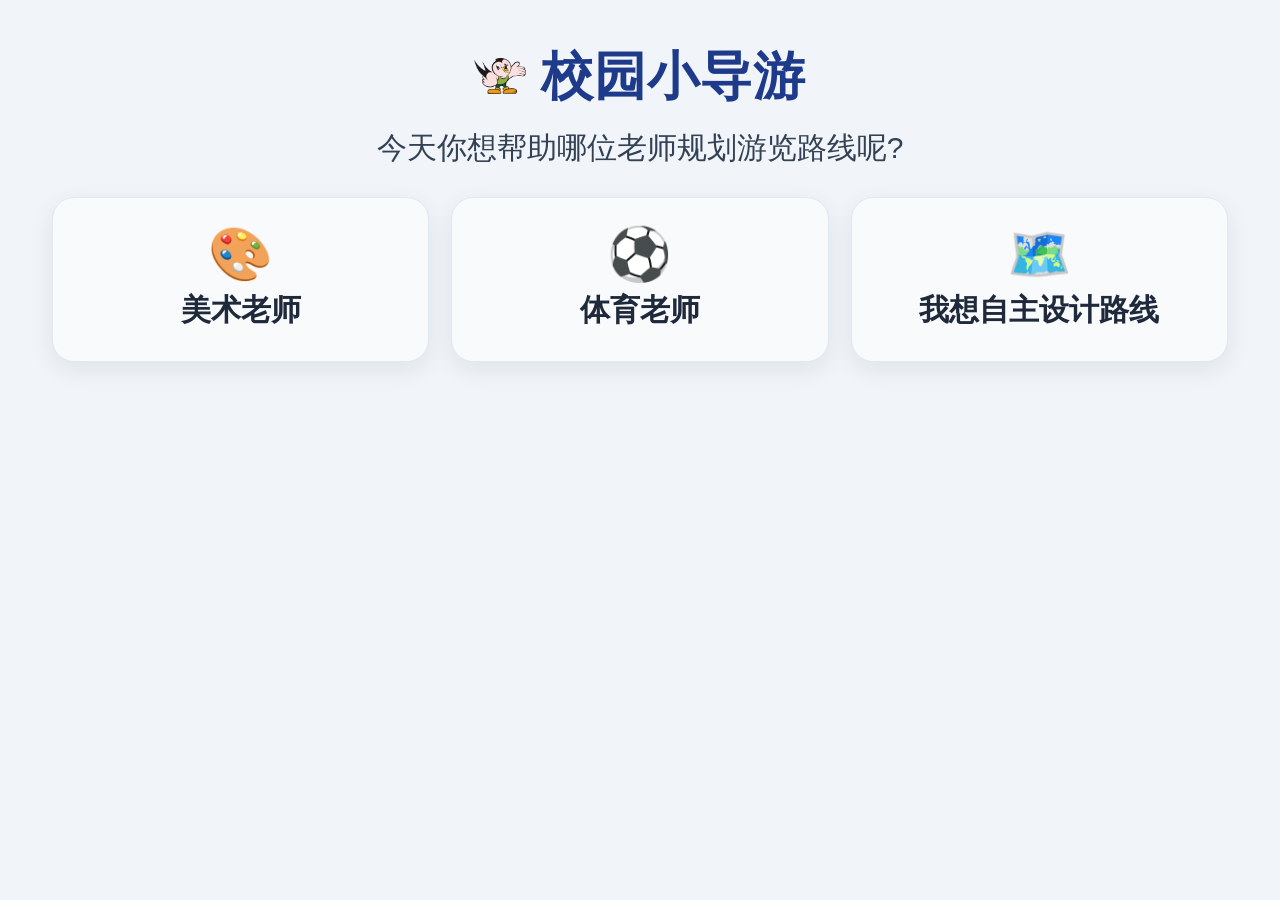
==== index.html @ d20c6245 "campusMap这个元素中，放了一个image(href="img/地点参考.png")然后这个图片现在没有宽度拉满到整个元素，期望这个图片宽度等于容器元素宽度" ====
<!doctype html>
<html lang="zh-CN">

<head>
  <meta charset="UTF-8" />
  <meta name="viewport" content="width=device-width, initial-scale=1.0" />
  <title>校园小导游 · 路线挑战</title>
  <link rel="stylesheet" href="styles.css" />
</head>

<body>
  <main id="welcomeScreen" class="welcome-screen scale-target is-active" aria-label="欢迎界面">
    <section class="welcome-hero">
      <h1><img class="welcome-logo" src="img/avatar.png" alt="校园小导游" /> 校园小导游</h1>
      <p>今天你想帮助哪位老师规划游览路线呢?</p>
    </section>

    <section class="entry-grid" aria-label="路线模式选择">
      <button class="entry-card" type="button" data-entry-mode="art">
        <span class="entry-icon" aria-hidden="true">🎨</span>
        <h2>美术老师</h2>
      </button>

      <button class="entry-card" type="button" data-entry-mode="sport">
        <span class="entry-icon" aria-hidden="true">⚽</span>
        <h2>体育老师</h2>
      </button>

      <button class="entry-card" type="button" data-entry-mode="custom">
        <span class="entry-icon" aria-hidden="true">🗺️</span>
        <h2>我想自主设计路线</h2>
      </button>
    </section>
  </main>

  <main id="appScreen" class="app scale-target" aria-label="操作界面">
    <header class="topbar">
      <div class="title-group">
        <h1 id="appModeTitle">🗺️ 自主设计校园游览路线</h1>
        <p id="appModeSubtitle">请按“地点 → 方向 → 地点”拖拽路线，系统会按地图道路播放你的移动路线哦。</p>
      </div>
      <button id="backToWelcomeBtn" class="back-home-btn" type="button">返回首页</button>
    </header>

    <section class="main-grid">
      <article class="panel map-panel">
        <h2>校园地图</h2>
        <div class="map-stage">
          <svg id="campusMap" viewBox="0 0 1035 1052" class="campus-map" aria-label="校园地图">
            <image href="img/地点参考.png" x="0" y="0" width="100%" height="100%" preserveAspectRatio="none">
            </image>
            <g id="roads"></g>
            <g id="spotLayer"></g>
            <polyline id="userPath" fill="none" stroke="#0ea5e9" stroke-width="6" stroke-linecap="round"
              stroke-linejoin="round"></polyline>
            <image id="playerAvatar" href="img/avatar.png" width="150" height="150" visibility="hidden"></image>
          </svg>
          <div class="spot-overlay">
            <img id="spotImage" class="spot-image" alt="景点图片" />
          </div>
        </div>
        <div id="stepInfo" class="step-info">等待提交路线...</div>
      </article>

      <article class="panel operation-panel">
        <h2>操作面板</h2>


        <div class="operation-pools">
          <section class="operation-group site">
            <h3>选景点</h3>
            <div id="spotPool" class="spot-pool" aria-label="景点拖拽池"></div>
          </section>

          <section class="operation-group angle">
            <h3>定方向</h3>
            <div id="directionPool" class="direction-pool" aria-label="方向拖拽池">
              <button class="drag-item dir-item" draggable="true" data-type="direction" data-value="E">东</button>
              <button class="drag-item dir-item" draggable="true" data-type="direction" data-value="S">南</button>
              <button class="drag-item dir-item" draggable="true" data-type="direction" data-value="W">西</button>
              <button class="drag-item dir-item" draggable="true" data-type="direction" data-value="N">北</button>
            </div>
          </section>
        </div>

        <h3>我的导游路线</h3>
        <div id="routeDropZone" class="route-drop-zone" aria-label="路线拖拽区">
          <p id="routePlaceholder" class="route-placeholder">将景点和方向拖到这里</p>
          <div id="routeTimeline" class="route-timeline"></div>
        </div>
        <div class="actions route-actions">
          <button id="startBtn">提交路线</button>
          <div id="trashDropZone" class="trash-drop-zone" aria-label="垃圾桶删除区">
            <svg viewBox="0 0 24 24" class="trash-icon" aria-hidden="true">
              <path d="M9 3h6l1 2h4v2H4V5h4l1-2zm-2 6h2v9H7V9zm4 0h2v9h-2V9zm4 0h2v9h-2V9z" fill="currentColor"></path>
            </svg>
            <span>拖到这里删除路线项</span>
          </div>
          <button id="resetBtn" class="secondary">一键清空并重置</button>
        </div>
        <div id="message" class="message"></div>
      </article>
    </section>

  </main>

  <div id="evaluationModal" class="evaluation-modal" aria-hidden="true">
    <div class="evaluation-panel" role="dialog" aria-modal="true" aria-labelledby="evaluationTitle">
      <h2 id="evaluationTitle">路线评价</h2>
      <div id="evaluationGrid" class="evaluation-grid">
        <div class="evaluation-item" data-criteria="direction">
          <span class="evaluation-star" aria-hidden="true">⭐</span>
          <span class="evaluation-label">定准方向</span>
        </div>
        <div class="evaluation-item" data-criteria="spot">
          <span class="evaluation-star" aria-hidden="true">⭐</span>
          <span class="evaluation-label">讲清地点</span>
        </div>
        <div class="evaluation-item" data-criteria="route">
          <span class="evaluation-star" aria-hidden="true">⭐</span>
          <span class="evaluation-label">定好路线</span>
        </div>
        <div class="evaluation-item" data-criteria="demand">
          <span class="evaluation-star" aria-hidden="true">⭐</span>
          <span class="evaluation-label">符合需求</span>
        </div>
      </div>
      <p id="evaluationHint" class="evaluation-hint"></p>
      <button id="evaluationCloseBtn" class="evaluation-close-btn" type="button">继续</button>
    </div>
  </div>

  <script src="loc-data.js"></script>
  <script src="script.js"></script>
</body>

</html>
---- styles.css ----
:root {
  color-scheme: light;
  font-family: "Segoe UI", "PingFang SC", "Microsoft YaHei", sans-serif;
  --bg: #f1f5f9;
  --panel: #ffffff;
  --line: #dbeafe;
  --text: #0f172a;
  --subtle: #475569;
  --primary: #2563eb;
  --primary-soft: #dbeafe;
  --ok: #16a34a;
  --warn: #f59e0b;
  --bad: #dc2626;
}

* {
  box-sizing: border-box;
}

body {
  margin: 0;
  background: var(--bg);
  color: var(--text);
}

body.fixed-scale-layout {
  overflow: hidden;
  height: 100dvh;
}

.scale-target {
  display: none !important;
}

.scale-target.is-active {
  display: grid !important;
}

.welcome-screen {
  min-height: 100dvh;
  padding: 42px 52px;
  gap: 28px;
  align-content: start;
}

.welcome-hero {
  text-align: center;
  color: #1e3a8a;
}

.welcome-hero h1 {
  margin: 0;
  font-size: 52px;
  letter-spacing: 1px;
}

.welcome-logo {
  width: 52px;
  height: 52px;
  object-fit: contain;
  vertical-align: -8px;
}

.welcome-hero p {
  margin: 16px 0 0;
  font-size: 30px;
  color: #334155;
}

.entry-grid {
  display: grid;
  grid-template-columns: repeat(3, minmax(220px, 1fr));
  gap: 22px;
}

.entry-card {
  border: 1px solid #e2e8f0;
  border-radius: 22px;
  background: #f8fafc;
  padding: 30px 22px;
  display: grid;
  justify-items: center;
  gap: 10px;
  text-align: center;
  color: #1e293b;
  box-shadow: 0 8px 24px rgba(15, 23, 42, 0.08);
  transition: transform 0.2s ease, box-shadow 0.2s ease, border-color 0.2s ease;
}

.entry-card:hover {
  transform: translateY(-4px);
  border-color: #93c5fd;
  box-shadow: 0 14px 30px rgba(37, 99, 235, 0.17);
}

.entry-icon {
  font-size: 52px;
  line-height: 1;
}

.entry-card h2 {
  margin: 0;
  font-size: 30px;
}

.entry-card p {
  margin: 0;
  font-size: 22px;
  line-height: 1.45;
  color: #475569;
}

.app {
  max-width: 1200px;
  margin: 0 auto;
  padding: 20px;
  display: grid;
  gap: 14px;
}

body.fixed-scale-layout .app {
  margin: 0;
}

body.fixed-scale-layout .scale-target.is-active {
  position: fixed;
  width: 1200px;
  max-width: none;
  margin: 0;
  transform-origin: top left;
}

.topbar {
  background: linear-gradient(120deg, #1d4ed8, #0ea5e9);
  color: white;
  padding: 18px;
  border-radius: 14px;
  display: flex;
  align-items: center;
  justify-content: space-between;
  column-gap: 12px;
  row-gap: 8px;
  flex-wrap: wrap;
}

.title-group {
  min-width: 0;
  display: flex;
  align-items: baseline;
  gap: 12px;
  flex-wrap: wrap;
}

.topbar h1 {
  margin: 0;
  font-size: 28px;
  min-width: 0;
}

.topbar p {
  margin: 0;
  opacity: 0.95;
}

.back-home-btn {
  margin-top: 0;
  white-space: nowrap;
  background: rgba(255, 255, 255, 0.2);
  border: 1px solid rgba(255, 255, 255, 0.45);
  color: #fff;
}

.panel {
  background: var(--panel);
  border: 1px solid var(--line);
  border-radius: 14px;
  padding: 14px;
}

.main-grid h2,
.operation-panel h3,
.single-grid h2 {
  margin: 8px 0;
  font-size: 18px;
}

.hint {
  color: var(--subtle);
  margin: 0 0 6px;
  font-size: 13px;
}

.main-grid {
  display: grid;
  grid-template-columns: 1fr 1.1fr;
  gap: 12px;
}

.operation-panel h3 {
  font-size: 28px;
  margin-top: 0;
  margin-bottom: 12px;
}

.operation-panel {
  display: grid;
  gap: 14px;
}

.operation-panel h2 {
  margin: 0;
  font-size: 28px;
}

.operation-pools {
  /* display: grid; */
  display: flex;
  grid-template-columns: minmax(0, 1fr) minmax(0, 1fr);
  gap: 14px;
  align-items: start;
}

.operation-group {
  min-width: 0;
  display: grid;
  gap: 8px;
}

.operation-group.site{
  width: 75%;
}

.operation-group.angle{
  width: 25%;
  height: 100%;
  display: flex;
  flex-direction: column;
}

.operation-group.angle .direction-pool{
  height: 100%;
}


.spot-pool {
  display: grid;
  grid-template-columns: repeat(2, minmax(120px, 1fr));
  grid-template-rows: repeat(3, auto);
  gap: 12px;
}

.direction-pool {
  display: grid;
  grid-template-columns: minmax(0, 1fr);
  grid-template-rows: repeat(4, auto);
  gap: 12px;
}

.drag-item {
  border: 1px solid #93c5fd;
  border-radius: 10px;
  background: #eff6ff;
  color: #1e3a8a;
  font-weight: 700;
  padding: 14px 12px;
  font-size: 28px;
  line-height: 1.2;
  cursor: grab;
  transition: transform 0.15s ease, box-shadow 0.15s ease, background 0.15s ease;
}

.drag-item:active {
  cursor: grabbing;
  transform: scale(0.98);
}

.drag-item:hover {
  background: #dbeafe;
  box-shadow: 0 4px 10px rgba(30, 64, 175, 0.16);
}

.spot-item {
  min-height: 118px;
  padding: 10px;
  display: grid;
  grid-template-rows: 1fr auto;
  align-items: center;
  justify-items: center;
  gap: 4px;
  background: #f8fbff;
}

.spot-thumb {
  width: 100%;
  height: 58px;
  object-fit: cover;
  border-radius: 6px;
  border: 1px solid #bfdbfe;
  background: #eff6ff;
  pointer-events: none;
}

.spot-name {
  font-size: 28px;
  font-weight: 700;
  line-height: 1.2;
  color: #1e3a8a;
  text-align: center;
  width: 100%;
}

.spot-item.is-used {
  opacity: 0.45;
  filter: grayscale(0.2);
}

.route-drop-zone {
  border: 2px dashed #93c5fd;
  border-radius: 12px;
  padding: 12px;
  min-height: 120px;
  background: #f8fbff;
  transition: border-color 0.15s ease, background 0.15s ease;
}

.route-drop-zone.drag-over {
  border-color: #2563eb;
  background: #eaf2ff;
}

.route-placeholder {
  margin: 2px 0 8px;
  color: #64748b;
  font-size: 13px;
}

.route-timeline {
  display: flex;
  flex-wrap: wrap;
  gap: 8px;
}

.route-token {
  border-radius: 999px;
  padding: 6px 10px;
  font-size: 13px;
  border: 1px solid var(--line);
  background: white;
  cursor: grab;
}

.route-token.spot-token {
  background: #dbeafe;
  color: #1e3a8a;
}

.route-token.dir-token {
  background: #fde68a;
  color: #92400e;
}

.route-arrow {
  color: #94a3b8;
  align-self: center;
}

.touch-drag-ghost {
  opacity: 0.9;
  box-shadow: 0 10px 24px rgba(30, 64, 175, 0.22);
}

.trash-drop-zone {
  border: 1px dashed #cbd5e1;
  border-radius: 10px;
  background: #fff7ed;
  color: #9a3412;
  padding: 8px 10px;
  display: inline-flex;
  align-items: center;
  gap: 6px;
  font-size: 12px;
  user-select: none;
}

.trash-drop-zone#trashDropZone{
  height: 100%;
  font-size: 13.3px;
  font-weight: 800;
}

.trash-drop-zone.drag-over {
  border-color: #ea580c;
  background: #ffedd5;
}

.trash-icon {
  width: 15px;
  height: 15px;
}

.actions {
  margin-top: 12px;
  display: flex;
  flex-wrap: wrap;
  gap: 8px;
  align-items: center;
}

.route-actions {
  justify-content: flex-start;
}

button {
  border: 0;
  border-radius: 8px;
  padding: 10px 14px;
  cursor: pointer;
  font-weight: 600;
}

#startBtn {
  background: var(--primary);
  color: white;
}

.secondary {
  background: var(--primary-soft);
  color: #1e3a8a;
}

.ghost {
  background: #f1f5f9;
  color: #1e293b;
}

.message {
  min-height: 24px;
  margin-top: 8px;
  color: #1d4ed8;
  font-size: 14px;
}

.message-row {
  display: inline-flex;
  align-items: center;
  gap: 8px;
}

.message-avatar {
  width: 28px;
  height: 28px;
  object-fit: contain;
  flex: 0 0 auto;
}

.message.bad .message-row {
  font-size: 22px;
  font-weight: 700;
  line-height: 1.35;
}

.message.bad .message-avatar {
  width: 54px;
  height: 54px;
}

.campus-map {
  width: 100%;
  height: auto;
  aspect-ratio: 1035 / 1052;
  border-radius: 12px;
  border: 1px solid #bfdbfe;
  background: #f8fafc;
}

.map-stage {
  position: relative;
}

.spot-overlay {
  position: absolute;
  right: 12px;
  bottom: 12px;
  width: min(42%, 260px);
  background: rgba(255, 255, 255, 0.95);
  border: 1px solid #bfdbfe;
  border-radius: 12px;
  padding: 10px;
  z-index: 3;
  backdrop-filter: blur(2px);
  opacity: 0;
  visibility: hidden;
  transition: opacity 0.2s ease;
}

.spot-overlay.is-visible {
  opacity: 1;
  visibility: visible;
}

.spot-overlay h3 {
  margin: 6px 0 4px;
}

.spot-overlay p {
  margin: 0;
  color: #334155;
}

.step-info {
  margin-top: 8px;
  color: #334155;
  min-height: 28px;
  white-space: pre-line;
}

.calibration-tools {
  margin-top: 8px;
  display: flex;
  flex-wrap: wrap;
  gap: 8px;
}

.calibration-tools button {
  padding: 8px 10px;
  font-size: 13px;
}

.calibrate-status {
  margin: 8px 0 0;
  font-size: 13px;
  color: #475569;
}

.campus-map.is-calibrating .map-spot {
  cursor: move;
}

.campus-map.is-calibrating .map-spot image {
  filter: drop-shadow(0 0 5px rgba(59, 130, 246, 0.9));
}

.spot-image {
  width: 100%;
  height: 170px;
  object-fit: contain;
  border-radius: 10px;
  border: 1px solid var(--line);
  background: #f8fafc;
}

.ok {
  color: var(--ok);
}

.warn {
  color: var(--warn);
}

.bad {
  color: var(--bad);
}

.evaluation-modal {
  position: fixed;
  inset: 0;
  display: none;
  align-items: center;
  justify-content: center;
  background: rgba(15, 23, 42, 0.45);
  z-index: 10000;
}

.evaluation-modal.is-open {
  display: flex;
}

.evaluation-panel {
  width: min(860px, calc(100vw - 32px));
  background: #f8fafc;
  border-radius: 16px;
  border: 1px solid #cbd5e1;
  padding: 18px;
}

.evaluation-panel h2 {
  margin: 0 0 12px;
  color: #0f172a;
}

.evaluation-grid {
  display: grid;
  grid-template-columns: repeat(2, minmax(0, 1fr));
  gap: 12px;
}

.evaluation-item {
  border-radius: 12px;
  background: #0f766e;
  color: #e2e8f0;
  padding: 10px 14px;
  display: inline-flex;
  align-items: center;
  gap: 10px;
  font-size: 38px;
  line-height: 1.05;
  min-height: 92px;
}

.evaluation-star {
  opacity: 0.35;
  transform: scale(0.85);
  filter: grayscale(0.9);
}

.evaluation-label {
  opacity: 0.75;
}

.evaluation-item.is-lit .evaluation-star {
  opacity: 1;
  transform: scale(1);
  filter: grayscale(0);
  animation: star-pop 0.32s ease;
}

.evaluation-item.is-lit .evaluation-label {
  opacity: 1;
  color: #facc15;
}

.evaluation-item.is-off {
  background: #334155;
}

.evaluation-item.is-off .evaluation-star {
  opacity: 0.25;
  filter: grayscale(1);
}

.evaluation-item.is-off .evaluation-label {
  color: #cbd5e1;
}

.evaluation-hint {
  margin: 12px 0 0;
  color: #334155;
  min-height: 22px;
}

.evaluation-close-btn {
  margin-top: 12px;
  background: #2563eb;
  color: #fff;
}

@keyframes star-pop {
  0% {
    transform: scale(0.6);
  }
  100% {
    transform: scale(1);
  }
}

@media (max-width: 1024px) {
  .welcome-screen {
    padding: 24px;
    gap: 18px;
  }

  .welcome-hero h1 {
    font-size: 40px;
  }

  .welcome-hero p {
    font-size: 22px;
  }

  .entry-grid {
    grid-template-columns: 1fr;
  }

  .entry-card h2 {
    font-size: 24px;
  }

  .entry-card p {
    font-size: 16px;
  }

  .main-grid {
    grid-template-columns: 1fr;
  }

  .operation-pools {
    grid-template-columns: 1fr;
  }

  .operation-panel h2,
  .operation-panel h3,
  .drag-item,
  .spot-name {
    font-size: 24px;
  }

  .spot-pool {
    grid-template-columns: repeat(2, minmax(110px, 1fr));
  }

  .spot-overlay {
    width: min(56%, 240px);
    right: 8px;
    bottom: 8px;
    padding: 8px;
  }

  .spot-image {
    height: 120px;
  }

  .evaluation-item {
    font-size: 30px;
    min-height: 78px;
  }
}
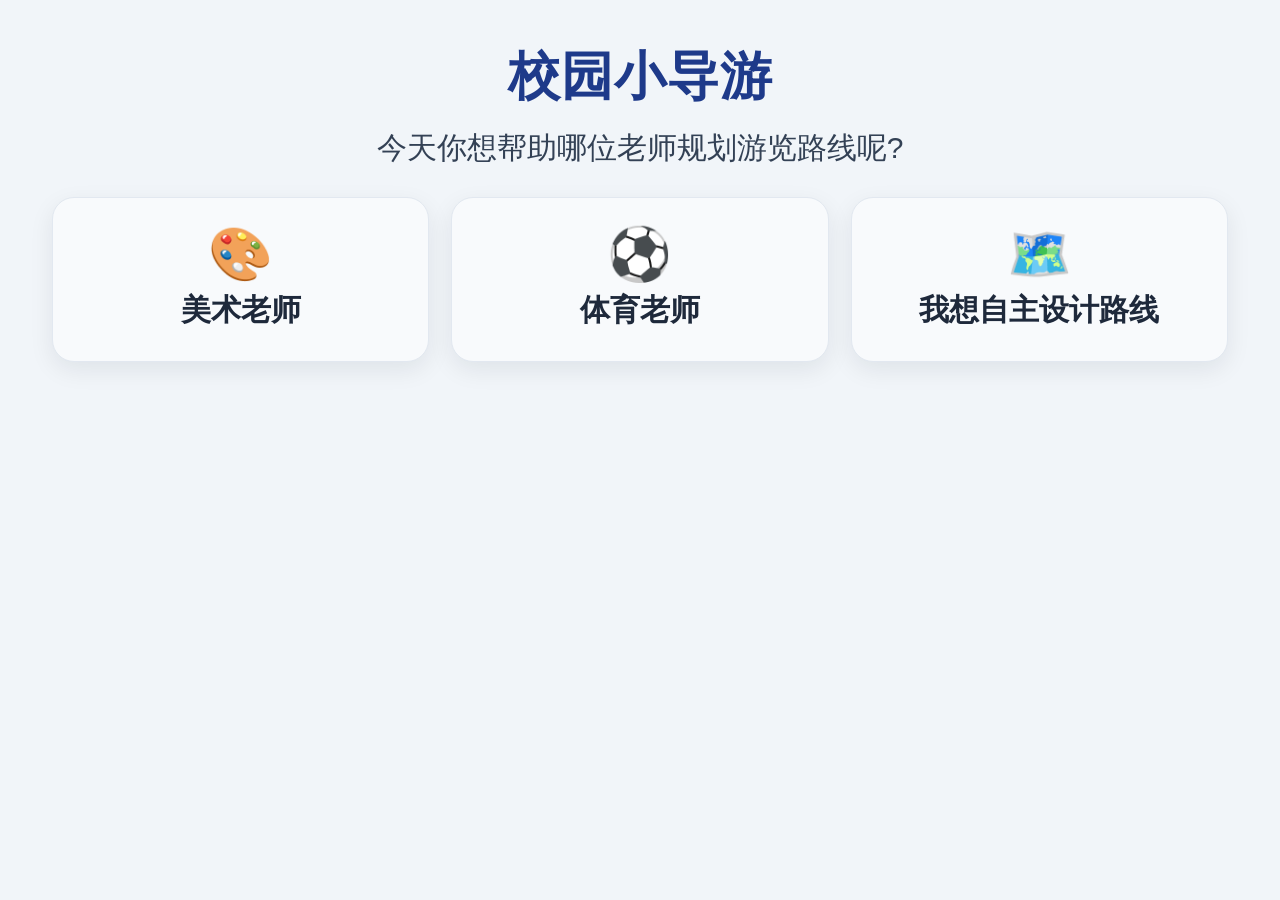
==== commit e0458957: "去除封面小导游左边的小鸟，以防坏蛋评委发现是学军小学打低分" ====
--- a/index.html
+++ b/index.html
@@ -11,7 +11,7 @@
 <body>
   <main id="welcomeScreen" class="welcome-screen scale-target is-active" aria-label="欢迎界面">
     <section class="welcome-hero">
-      <h1><img class="welcome-logo" src="img/avatar.png" alt="校园小导游" /> 校园小导游</h1>
+      <h1> 校园小导游</h1>
       <p>今天你想帮助哪位老师规划游览路线呢?</p>
     </section>
 
@@ -37,7 +37,7 @@
     <header class="topbar">
       <div class="title-group">
         <h1 id="appModeTitle">🗺️ 自主设计校园游览路线</h1>
-        <p id="appModeSubtitle">请按“地点 → 方向 → 地点”拖拽路线，系统会按地图道路播放你的移动路线哦。</p>
+        <p id="appModeSubtitle">【请按“地点 → 方向 → 地点”拖拽路线，系统会按地图道路播放你的移动路线哦。】</p>
       </div>
       <button id="backToWelcomeBtn" class="back-home-btn" type="button">返回首页</button>
     </header>
@@ -46,12 +46,20 @@
       <article class="panel map-panel">
         <h2>校园地图</h2>
         <div class="map-stage">
+          <div class="map-direction-compass" aria-label="方向指引">
+            <img class="map-direction-overlay" src="img/direction.png" alt="方向指引" />
+            <span class="compass-text compass-text-n">北</span>
+            <span class="compass-text compass-text-e">东</span>
+            <span class="compass-text compass-text-s">南</span>
+            <span class="compass-text compass-text-w">西</span>
+          </div>
+          
           <svg id="campusMap" viewBox="0 0 1035 1052" class="campus-map" aria-label="校园地图">
             <image href="img/地点参考.png" x="0" y="0" width="100%" height="100%" preserveAspectRatio="none">
             </image>
             <g id="roads"></g>
             <g id="spotLayer"></g>
-            <polyline id="userPath" fill="none" stroke="#0ea5e9" stroke-width="6" stroke-linecap="round"
+            <polyline id="userPath" fill="none" stroke="#dc2626" stroke-width="6" stroke-linecap="round"
               stroke-linejoin="round"></polyline>
             <image id="playerAvatar" href="img/avatar.png" width="150" height="150" visibility="hidden"></image>
           </svg>
@@ -94,7 +102,7 @@
             <svg viewBox="0 0 24 24" class="trash-icon" aria-hidden="true">
               <path d="M9 3h6l1 2h4v2H4V5h4l1-2zm-2 6h2v9H7V9zm4 0h2v9h-2V9zm4 0h2v9h-2V9z" fill="currentColor"></path>
             </svg>
-            <span>拖到这里删除路线项</span>
+            <span>拖到这里删除路线</span>
           </div>
           <button id="resetBtn" class="secondary">一键清空并重置</button>
         </div>
--- a/styles.css
+++ b/styles.css
@@ -138,9 +138,7 @@
   display: flex;
   align-items: center;
   justify-content: space-between;
-  column-gap: 12px;
   row-gap: 8px;
-  flex-wrap: wrap;
 }
 
 .title-group {
@@ -181,7 +179,7 @@
 .operation-panel h3,
 .single-grid h2 {
   margin: 8px 0;
-  font-size: 18px;
+  font-size: 28px;
 }
 
 .hint {
@@ -331,7 +329,7 @@
 .route-placeholder {
   margin: 2px 0 8px;
   color: #64748b;
-  font-size: 13px;
+  font-size: 20px;
 }
 
 .route-timeline {
@@ -367,6 +365,12 @@
 .touch-drag-ghost {
   opacity: 0.9;
   box-shadow: 0 10px 24px rgba(30, 64, 175, 0.22);
+}
+
+.touch-drag-ghost.touch-ghost-item {
+  margin: 0;
+  max-width: min(46vw, 240px);
+  overflow: hidden;
 }
 
 .trash-drop-zone {
@@ -378,14 +382,14 @@
   display: inline-flex;
   align-items: center;
   gap: 6px;
-  font-size: 12px;
+  font-size: 13.3px;
+  font-weight: 800;
+  line-height: 1.2;
   user-select: none;
 }
 
 .trash-drop-zone#trashDropZone{
   height: 100%;
-  font-size: 13.3px;
-  font-weight: 800;
 }
 
 .trash-drop-zone.drag-over {
@@ -428,6 +432,15 @@
   color: #1e3a8a;
 }
 
+#backToWelcomeBtn,
+#startBtn,
+#resetBtn,
+#evaluationCloseBtn {
+  font-size: 13.3px;
+  font-weight: 800;
+  line-height: 1.2;
+}
+
 .ghost {
   background: #f1f5f9;
   color: #1e293b;
@@ -437,7 +450,7 @@
   min-height: 24px;
   margin-top: 8px;
   color: #1d4ed8;
-  font-size: 14px;
+  font-size: 20px;
 }
 
 .message-row {
@@ -473,8 +486,72 @@
   background: #f8fafc;
 }
 
+#campusMap > image:first-of-type {
+  opacity: 0.8;
+}
+
 .map-stage {
   position: relative;
+}
+
+.map-direction-compass {
+  position: absolute;
+  top: 20px;
+  left: 20px;
+  width: clamp(40px, 14vw, 50px);
+  aspect-ratio: 1 / 1;
+  z-index: 4;
+  pointer-events: none;
+  overflow: visible;
+}
+
+.map-direction-overlay {
+  position: absolute;
+  top: 50%;
+  left: 50%;
+  transform: translate(-50%, -50%);
+  width: 85%;
+  height: auto;
+  display: block;
+}
+
+.compass-text {
+  position: absolute;
+  font-size: clamp(12px, 1.8vw, 14px);
+  font-weight: 700;
+  color: #111827;
+  -webkit-text-stroke: 2px #ffffff;
+  paint-order: stroke fill;
+  text-shadow:
+    1px 0 0 #ffffff,
+    -1px 0 0 #ffffff,
+    0 1px 0 #ffffff,
+    0 -1px 0 #ffffff;
+  line-height: 1;
+}
+
+.compass-text-n {
+  top: -0.3em;
+  left: 50%;
+  transform: translateX(-50%);
+}
+
+.compass-text-e {
+  top: 50%;
+  right: -0.35em;
+  transform: translateY(-50%);
+}
+
+.compass-text-s {
+  bottom: -0.3em;
+  left: 50%;
+  transform: translateX(-50%);
+}
+
+.compass-text-w {
+  top: 50%;
+  left: -0.35em;
+  transform: translateY(-50%);
 }
 
 .spot-overlay {
@@ -512,6 +589,8 @@
   color: #334155;
   min-height: 28px;
   white-space: pre-line;
+  font-size: 20px;
+
 }
 
 .calibration-tools {
@@ -654,6 +733,71 @@
   color: #fff;
 }
 
+.evaluation-modal.is-error .evaluation-grid {
+  display: none;
+}
+
+.evaluation-modal.is-error .evaluation-panel h2 {
+  color: #b91c1c;
+}
+
+.evaluation-modal.is-error .evaluation-hint {
+  margin-top: 0;
+  min-height: 0;
+  color: var(--bad);
+  font-size: 22px;
+  font-weight: 700;
+  line-height: 1.35;
+}
+
+.evaluation-hint-row {
+  display: inline-flex;
+  align-items: flex-start;
+  gap: 10px;
+}
+
+.evaluation-hint-avatar {
+  width: 80px;
+  height: 80px;
+  object-fit: contain;
+  flex: 0 0 auto;
+}
+
+.evaluation-hint-text {
+  white-space: pre-line;
+}
+
+@media (pointer: coarse) {
+  body {
+    touch-action: manipulation;
+  }
+
+  body,
+  .welcome-screen,
+  .app,
+  .operation-panel,
+  .entry-card,
+  .drag-item,
+  .route-drop-zone,
+  .route-timeline,
+  .route-token,
+  .trash-drop-zone,
+  button {
+    -webkit-user-select: none;
+    user-select: none;
+    -webkit-touch-callout: none;
+  }
+
+  .entry-card,
+  .drag-item,
+  .route-token,
+  .route-drop-zone,
+  .trash-drop-zone,
+  button {
+    touch-action: manipulation;
+  }
+}
+
 @keyframes star-pop {
   0% {
     transform: scale(0.6);
@@ -715,6 +859,12 @@
     padding: 8px;
   }
 
+  .map-direction-compass {
+    top: 8px;
+    left: 8px;
+    width: clamp(64px, 18vw, 120px);
+  }
+
   .spot-image {
     height: 120px;
   }
